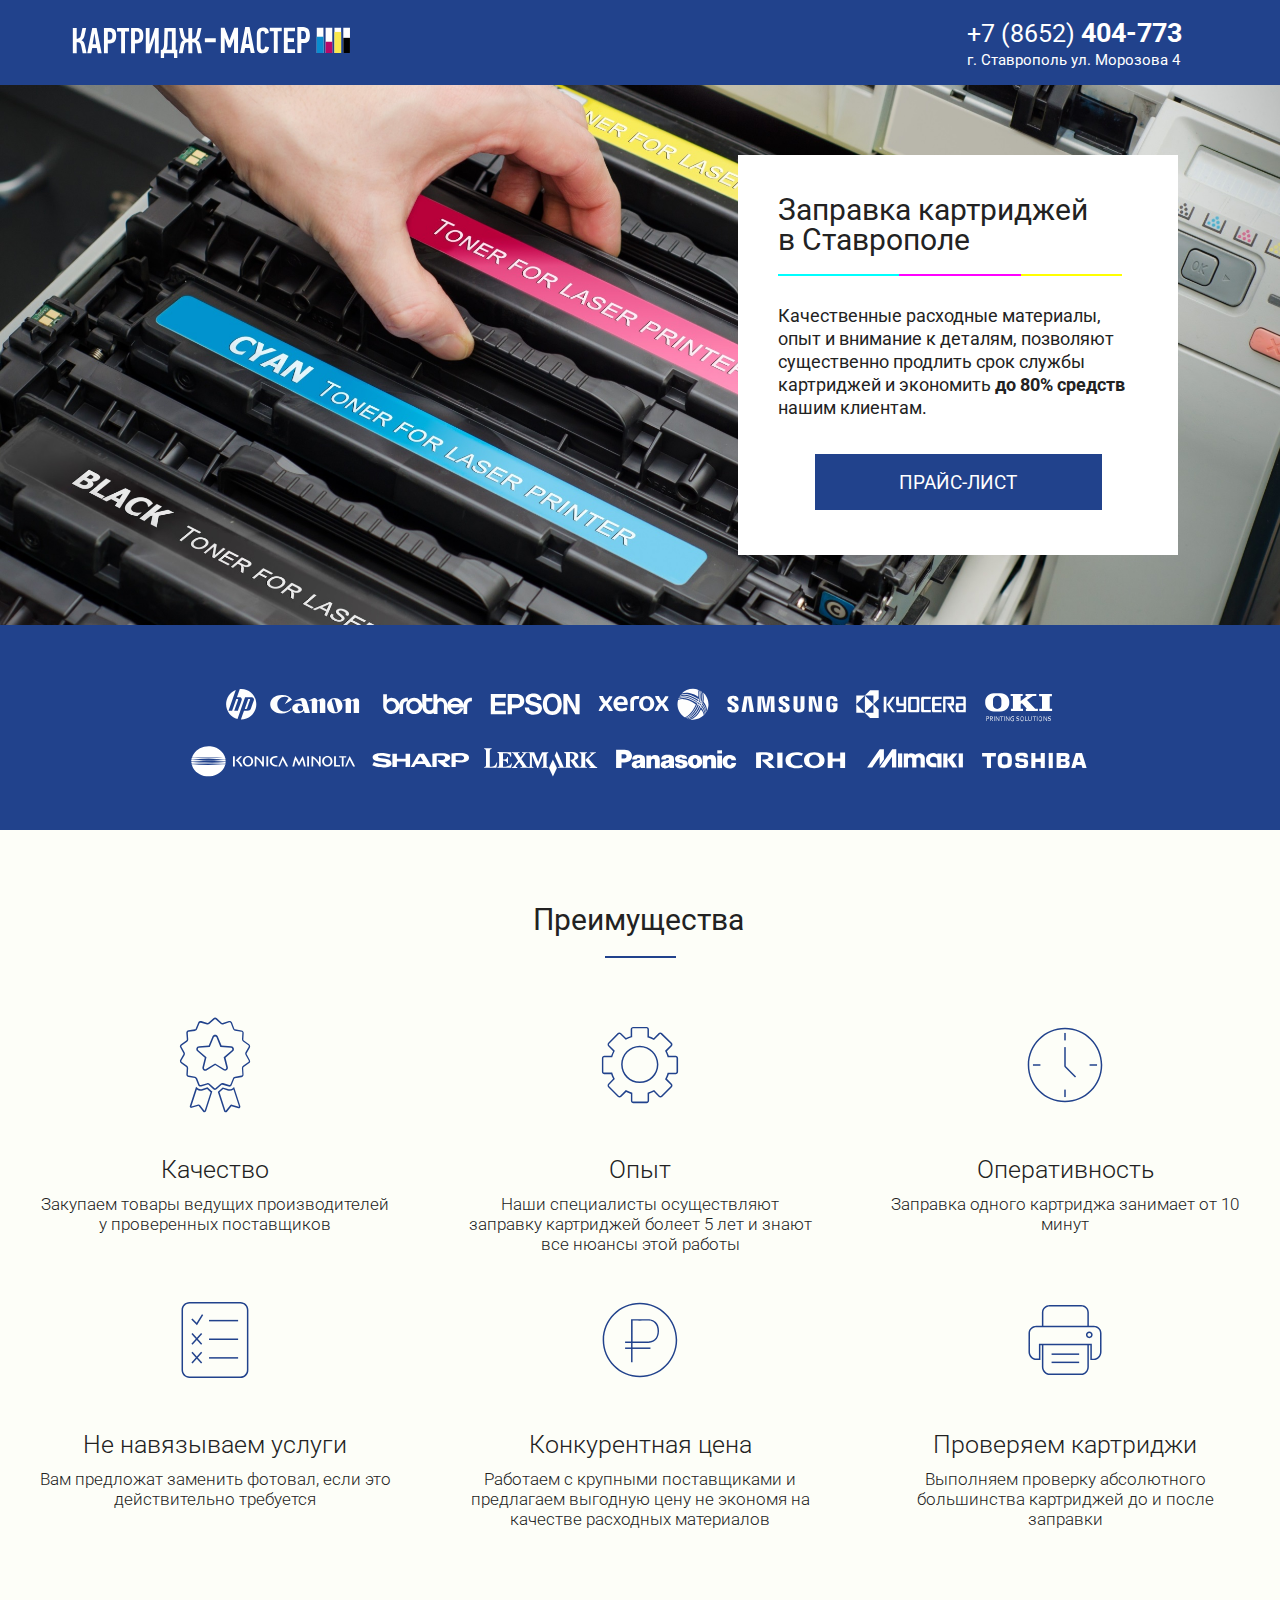
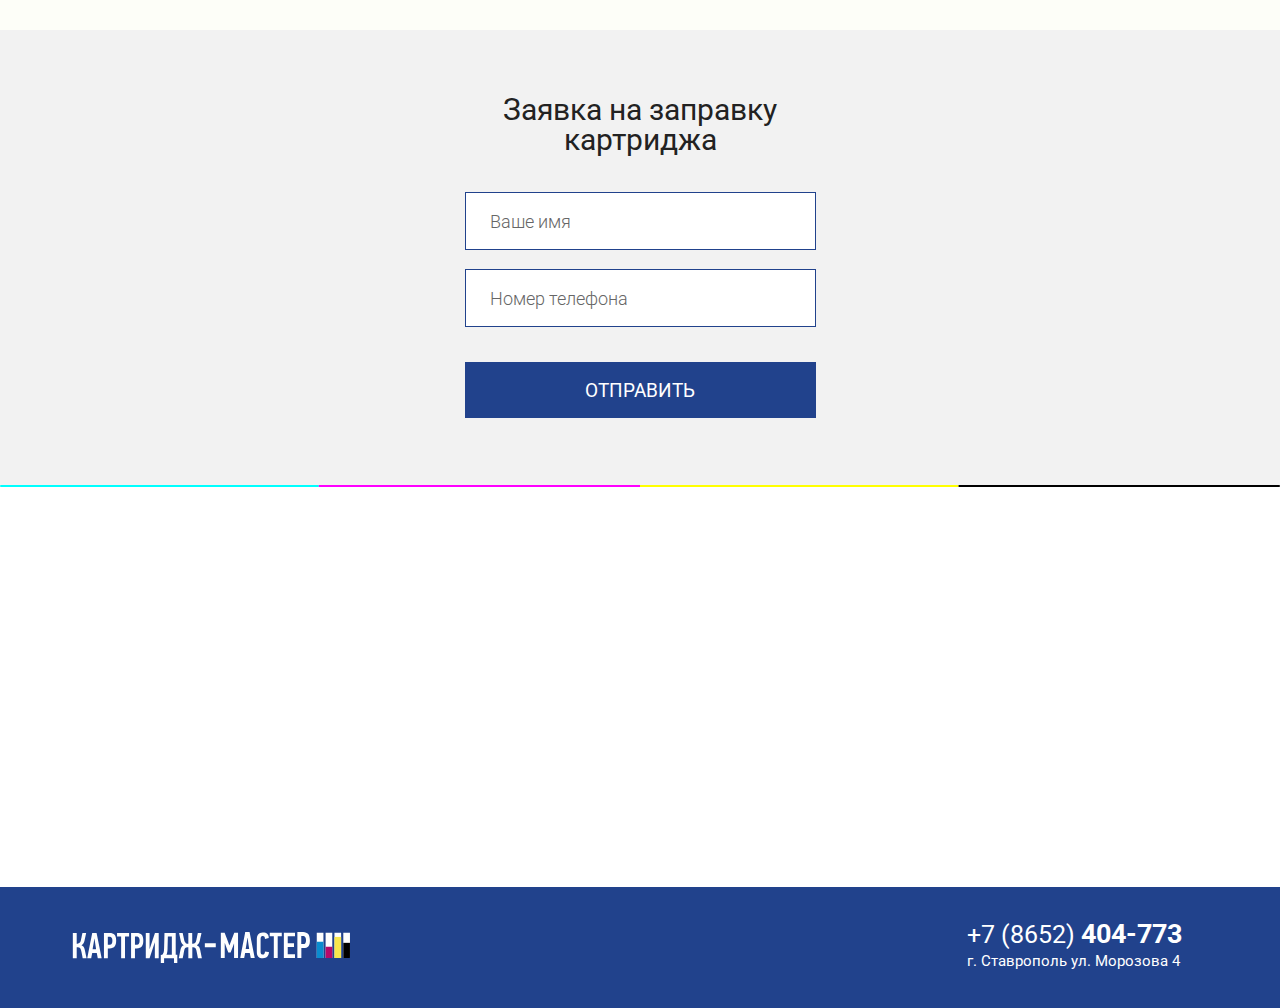
==== index.html @ 9f9d9498 "1. initial" ====
<!doctype html>
<html lang="ru">
<head>
  <meta charset="UTF-8">
  <meta name="viewport" content="width=device-width, initial-scale=1.0">
  <title>Картридж-Мастер</title>
  <link rel="stylesheet" href="css/foundation.css"/>
  <link href='https://fonts.googleapis.com/css?family=Roboto:300,700,500,400&subset=latin,cyrillic' rel='stylesheet' type='text/css'>
  <link rel="stylesheet" href="css/less.css"/>

  <script src="js/vendor/modernizr.js"></script>
</head>
<body>
    <div class="header-wrapper">
      <div class="header">
        <div class="header__logo"></div>
        <div class="header__contacts">
          <p class="header__contacts-phone">+7&nbsp;(8652)&nbsp;<span class="header__contacts-phone--b">404-773</span></p>
          <p class="header__contacts-address">г. Ставрополь ул. Морозова&nbsp;4</p>
        </div>
      </div>
    </div>
    <div class="price-wrapper">
        <div class="price">
            <div class="price-block">
                <h1 class="price-block__header">Заправка картриджей в&nbsp;Ставрополе</h1>
                <div class="price-block__line"></div>
                <p class="price-block__text">Качественные расходные материалы, опыт и&nbsp;внимание к&nbsp;деталям, позволяют существенно продлить срок службы картриджей и&nbsp;экономить <span class="price-block__text--b">до&nbsp;80% средств</span> нашим клиентам.</p>
                <a href="#" class="price-block__btn">ПРАЙС-ЛИСТ</a>
            </div>
        </div>
    </div>
    <div class="brands-wrapper">
      <div class="brands">
          <div class="brands__item brands__item-hp"></div>
          <div class="brands__item brands__item-canon"></div>
          <div class="brands__item brands__item-brother"></div>
          <div class="brands__item brands__item-epson"></div>
          <div class="brands__item brands__item-xerox"></div>
          <div class="brands__item brands__item-samsung"></div>
          <div class="brands__item brands__item-kyocera"></div>
          <div class="brands__item brands__item-oki"></div>
          <div class="brands__item brands__item-konica"></div>
          <div class="brands__item brands__item-sharp"></div>
          <div class="brands__item brands__item-lexmark"></div>
          <div class="brands__item brands__item-panasonic"></div>
          <div class="brands__item brands__item-ricoh"></div>
          <div class="brands__item brands__item-mimaki"></div>
          <div class="brands__item brands__item-toshiba"></div>
      </div>
    </div>
    <div class="advantages">
      <h1 class="advantages__header">Преимущества</h1>
      <div class="advantages__container">
          <div class="advantages__item">
              <div class="advantages__item-icon advantages__item-icon-1"></div>
              <h2 class="advantages__item-header">Качество</h2>
              <p class="advantages__item-text">Закупаем товары ведущих производителей у проверенных поставщиков</p>
          </div>
          <div class="advantages__item">
              <div class="advantages__item-icon advantages__item-icon-2"></div>
              <h2 class="advantages__item-header">Опыт</h2>
              <p class="advantages__item-text">Наши специалисты осуществляют заправку картриджей болеет 5 лет и знают все нюансы этой работы</p>
          </div>
          <div class="advantages__item">
              <div class="advantages__item-icon advantages__item-icon-3"></div>
              <h2 class="advantages__item-header">Оперативность</h2>
              <p class="advantages__item-text">Заправка одного картриджа занимает от 10 минут</p>
          </div>
          <div class="advantages__item">
              <div class="advantages__item-icon advantages__item-icon-4"></div>
              <h2 class="advantages__item-header">Не навязываем услуги</h2>
              <p class="advantages__item-text">Вам предложат заменить фотовал, если это действительно требуется</p>
          </div>
          <div class="advantages__item">
              <div class="advantages__item-icon advantages__item-icon-5"></div>
              <h2 class="advantages__item-header">Конкурентная цена</h2>
              <p class="advantages__item-text">Работаем с крупными поставщиками и предлагаем выгодную цену не экономя на качестве расходных материалов</p>
          </div>
          <div class="advantages__item">
              <div class="advantages__item-icon advantages__item-icon-6"></div>
              <h2 class="advantages__item-header">Проверяем картриджи</h2>
              <p class="advantages__item-text">Выполняем проверку абсолютного большинства картриджей до и после заправки</p>
          </div>
      </div>
    </div>
    <div class="request-wrapper">
        <div class="request">
            <h2 class="request__header">Заявка на заправку картриджа</h2>
            <form class="request-form" data-abide>
                <div class="request-form__name">
                    <input type="text" name="name" placeholder="Ваше имя" class="request-form__input request-form__input-name" required>
                    <small class="error">Введите ваше имя</small>
                </div>
                <div class="request-form__tel">
                    <input type="tel" name="tel" placeholder="Номер телефона" class="request-form__input request-form__input-tel" required>
                    <small class="error">Введите номер телефона</small>
                </div>
                <a href="#" class="request-form__btn">ОТПРАВИТЬ</a>
            </form>
        </div>
    </div>
    <div class="request__line"></div>
    <div class="map"></div>
    <div class="footer-wrapper">
        <div class="footer">
            <div class="footer__logo"></div>
            <div class="footer__contacts">
                <p class="footer__contacts-phone">+7&nbsp;(8652)&nbsp;<span class="footer__contacts-phone--b">404-773</span></p>
                <p class="footer__contacts-address">г. Ставрополь ул. Морозова 4</p>
            </div>
        </div>
    </div>
    <script src="js/vendor/jquery.js"></script>
    <script src="js/foundation/foundation.js"></script>
    <script src="js/foundation/foundation.abide.js"></script>
    <script src="js/app.js"></script>
</body>
</html>
---- css/less.css ----
.font-we-use {
  font-family: 'Roboto', 'Helvetica Neue', Helvetica, Arial, sans-serif;
}
body {
  font-family: 'Roboto', 'Helvetica Neue', Helvetica, Arial, sans-serif;
}
.inline {
  vertical-align: top;
  display: -moz-inline-stack;
  display: inline-block;
  zoom: 1;
  *display: inline;
}
.header-wrapper {
  background: #21428c;
}
.header {
  position: relative;
  max-width: 1280px;
  height: 85px;
  margin: 0 auto;
}
.header__logo {
  width: 280px;
  height: 85px;
  margin-left: 71px;
  background: url('../img/logo.svg') no-repeat center center;
}
.header__contacts {
  position: absolute;
  top: 20px;
  right: 98px;
  font-family: 'Roboto', 'Helvetica Neue', Helvetica, Arial, sans-serif;
  color: #ffffff;
}
.header__contacts-phone {
  margin: 0;
  font-size: 25px;
  line-height: 27px;
}
.header__contacts-phone--b {
  font-weight: bold;
  font-size: 27px;
  line-height: 25px;
}
.header__contacts-address {
  margin: 6px 0 0;
  font-size: 15px;
  line-height: 15px;
}
.price-wrapper {
  position: relative;
  height: 540px;
  background: url('../img/price_back.jpg') no-repeat center center;
  background-size: cover;
}
.price {
  position: relative;
  max-width: 1280px;
  margin: 0 auto;
  height: 100%;
}
.price-block {
  position: absolute;
  top: 0;
  bottom: 0;
  margin: auto;
  right: 102px;
  width: 440px;
  height: 400px;
  padding: 40px;
  background: #ffffff;
}
.price-block__header {
  margin: 0;
  font-size: 30px;
  line-height: 30px;
  font-family: 'Roboto', 'Helvetica Neue', Helvetica, Arial, sans-serif;
  font-style: normal;
  font-weight: normal;
}
.price-block__line {
  width: 344px;
  height: 2px;
  margin-top: 19px;
  background: url('../img/color_line.svg') no-repeat;
  background-size: cover;
}
.price-block__text {
  display: block;
  margin: 28px 0 0;
  font-size: 18px;
  line-height: 23px;
  font-family: 'Roboto', 'Helvetica Neue', Helvetica, Arial, sans-serif;
}
.price-block__text--b {
  font-weight: bold;
}
.price-block__btn {
  display: block;
  margin: 35px auto 0;
  width: 287px;
  height: 56px;
  background: #21428c;
  box-sizing: border-box;
  color: #ffffff;
  font-size: 19px;
  line-height: 19px;
  padding: 19px 0 20px;
  text-align: center;
  text-decoration: none;
}
.brands-wrapper {
  background: #21428c;
}
.brands {
  max-width: 925px;
  min-height: 205px;
  margin: 0 auto;
  padding: 44px 0;
  text-align: center;
}
.brands__item {
  vertical-align: top;
  display: -moz-inline-stack;
  display: inline-block;
  zoom: 1;
  *display: inline;
  height: 40px;
  margin-top: 16px;
  background: url('../img/printer_logos.svg') no-repeat;
}
.brands__item-hp {
  width: 40px;
  background-position: 0 0;
}
.brands__item-canon {
  width: 110px;
  background-position: -60px 0;
}
.brands__item-brother {
  width: 100px;
  background-position: -180px 0;
}
.brands__item-epson {
  width: 105px;
  background-position: -295px 0;
}
.brands__item-xerox {
  width: 125px;
  background-position: -415px 0;
}
.brands__item-samsung {
  width: 125px;
  background-position: -555px 0;
}
.brands__item-kyocera {
  width: 125px;
  background-position: -695px 0;
}
.brands__item-oki {
  width: 80px;
  background-position: -835px 0;
}
.brands__item-konica {
  width: 175px;
  background-position: 0 -65px;
}
.brands__item-sharp {
  width: 110px;
  background-position: -180px -65px;
}
.brands__item-lexmark {
  width: 125px;
  background-position: -300px -65px;
}
.brands__item-panasonic {
  width: 135px;
  background-position: -435px -65px;
}
.brands__item-ricoh {
  width: 110px;
  background-position: -580px -65px;
}
.brands__item-mimaki {
  width: 110px;
  background-position: -695px -65px;
}
.brands__item-toshiba {
  width: 120px;
  background-position: -810px -65px;
}
.advantages {
  padding: 75px 0;
  min-height: 100px;
  background: #fdfef8;
  font-family: 'Roboto', 'Helvetica Neue', Helvetica, Arial, sans-serif;
}
.advantages__header {
  font-family: 'Roboto', 'Helvetica Neue', Helvetica, Arial, sans-serif;
  position: relative;
  width: 215px;
  height: 53px;
  margin: 0 auto;
  font-size: 30px;
  line-height: 30px;
  font-style: normal;
  font-weight: normal;
}
.advantages__header:after {
  position: absolute;
  content: "";
  display: block;
  top: 51px;
  left: 0px;
  right: 0px;
  margin: 0 auto;
  width: 71px;
  height: 2px;
  background: #21428c;
}
.advantages__container {
  max-width: 1280px;
  padding-top: 47px;
  margin: 0 auto;
  text-align: center;
}
.advantages__item {
  vertical-align: top;
  display: -moz-inline-stack;
  display: inline-block;
  zoom: 1;
  *display: inline;
  width: 351px;
  height: 275px;
  margin: 0 35px;
}
.advantages__item-header {
  display: block;
  margin: 32px 0 0;
  font-weight: 300;
  font-size: 25px;
  line-height: 25px;
  text-align: center;
  font-family: 'Roboto', 'Helvetica Neue', Helvetica, Arial, sans-serif;
}
.advantages__item-text {
  display: block;
  margin: 12px 0 0;
  font-weight: 300;
  font-size: 17px;
  line-height: 20px;
  text-align: center;
  font-family: 'Roboto', 'Helvetica Neue', Helvetica, Arial, sans-serif;
}
.advantages__item-icon {
  width: 120px;
  height: 120px;
  margin: 0 auto;
}
.advantages__item-icon-1 {
  background: url('../img/icons/01.svg') no-repeat;
}
.advantages__item-icon-2 {
  background: url('../img/icons/02.svg') no-repeat;
}
.advantages__item-icon-3 {
  background: url('../img/icons/03.svg') no-repeat;
}
.advantages__item-icon-4 {
  background: url('../img/icons/04.svg') no-repeat;
}
.advantages__item-icon-5 {
  background: url('../img/icons/05.svg') no-repeat;
}
.advantages__item-icon-6 {
  background: url('../img/icons/06.svg') no-repeat;
}
.request-wrapper {
  min-height: 455px;
  padding: 65px 0;
  background: #f2f2f2;
}
.request {
  width: 351px;
  margin: 0 auto;
}
.request__header {
  margin: 0 0 37px 0;
  font-size: 30px;
  line-height: 30px;
  text-align: center;
  font-family: 'Roboto', 'Helvetica Neue', Helvetica, Arial, sans-serif;
  font-style: normal;
  font-weight: normal;
}
.request-form__input {
  width: 351px;
  height: 58px;
  padding: 22px 24px;
  border: 1px solid #21428c;
  font-weight: 300;
  font-size: 18px;
  line-height: 22px;
  font-family: 'Roboto', 'Helvetica Neue', Helvetica, Arial, sans-serif;
}
.request-form__input-tel {
  margin-top: 19px;
}
.request-form__btn {
  display: block;
  margin: 35px auto 0;
  width: 351px;
  height: 56px;
  background: #21428c;
  box-sizing: border-box;
  color: #ffffff;
  font-size: 19px;
  line-height: 19px;
  padding: 19px 0 20px;
  text-align: center;
  text-decoration: none;
}
.request__line {
  height: 2px;
  background: url('../img/color_line.svg') no-repeat;
  background-size: cover;
}
.map {
  height: 400px;
}
.footer-wrapper {
  background: #21428c;
}
.footer {
  position: relative;
  max-width: 1280px;
  height: 121px;
  margin: 0 auto;
}
.footer__logo {
  width: 280px;
  height: 121px;
  margin-left: 71px;
  background: url('../img/logo.svg') no-repeat center center;
}
.footer__contacts {
  position: absolute;
  top: 34px;
  right: 98px;
  font-family: 'Roboto', sans-serif;
  color: #ffffff;
}
.footer__contacts-phone {
  margin: 0;
  font-size: 25px;
  line-height: 27px;
}
.footer__contacts-phone--b {
  font-weight: bold;
  font-size: 27px;
  line-height: 25px;
}
.footer__contacts-address {
  margin: 6px 0 0;
  font-size: 15px;
  line-height: 15px;
}
@media screen and (min-width: 780px) and (max-width: 1000px) {
  .advantages__item {
    width: 275px;
    margin: 0 25px;
  }
}
@media screen and (min-width: 481px) and (max-width: 780px) {
  .header {
    min-width: 780px;
  }
  .header__logo {
    vertical-align: top;
    display: -moz-inline-stack;
    display: inline-block;
    zoom: 1;
    *display: inline;
    margin-left: 34px;
  }
  .header__contacts {
    vertical-align: top;
    display: -moz-inline-stack;
    display: inline-block;
    zoom: 1;
    *display: inline;
    position: static;
    margin: 20px 0 0 161px;
  }
  .price-wrapper {
    height: 410px;
  }
  .price-block {
    position: absolute;
    top: 0;
    bottom: 0;
    margin: auto;
    right: 60px;
    width: 364px;
    height: 356px;
    padding: 25px;
  }
  .price-block__header {
    font-size: 29px;
    line-height: 29px;
  }
  .price-block__line {
    width: 311px;
  }
  .price-block__text {
    font-size: 17px;
    font-weight: 300;
  }
  .price-block__btn {
    width: 259px;
    margin: 25px auto 0;
  }
  .brands {
    padding: 44px 20px;
  }
  .brands__item {
    margin-top: 5px;
  }
  .advantages__item {
    width: 275px;
    margin: 0 15px;
  }
  .advantages__item-header {
    margin: 12px 0 0;
  }
}
@media screen and (max-width: 480px) {
  /* Target portrait smartphones */
}
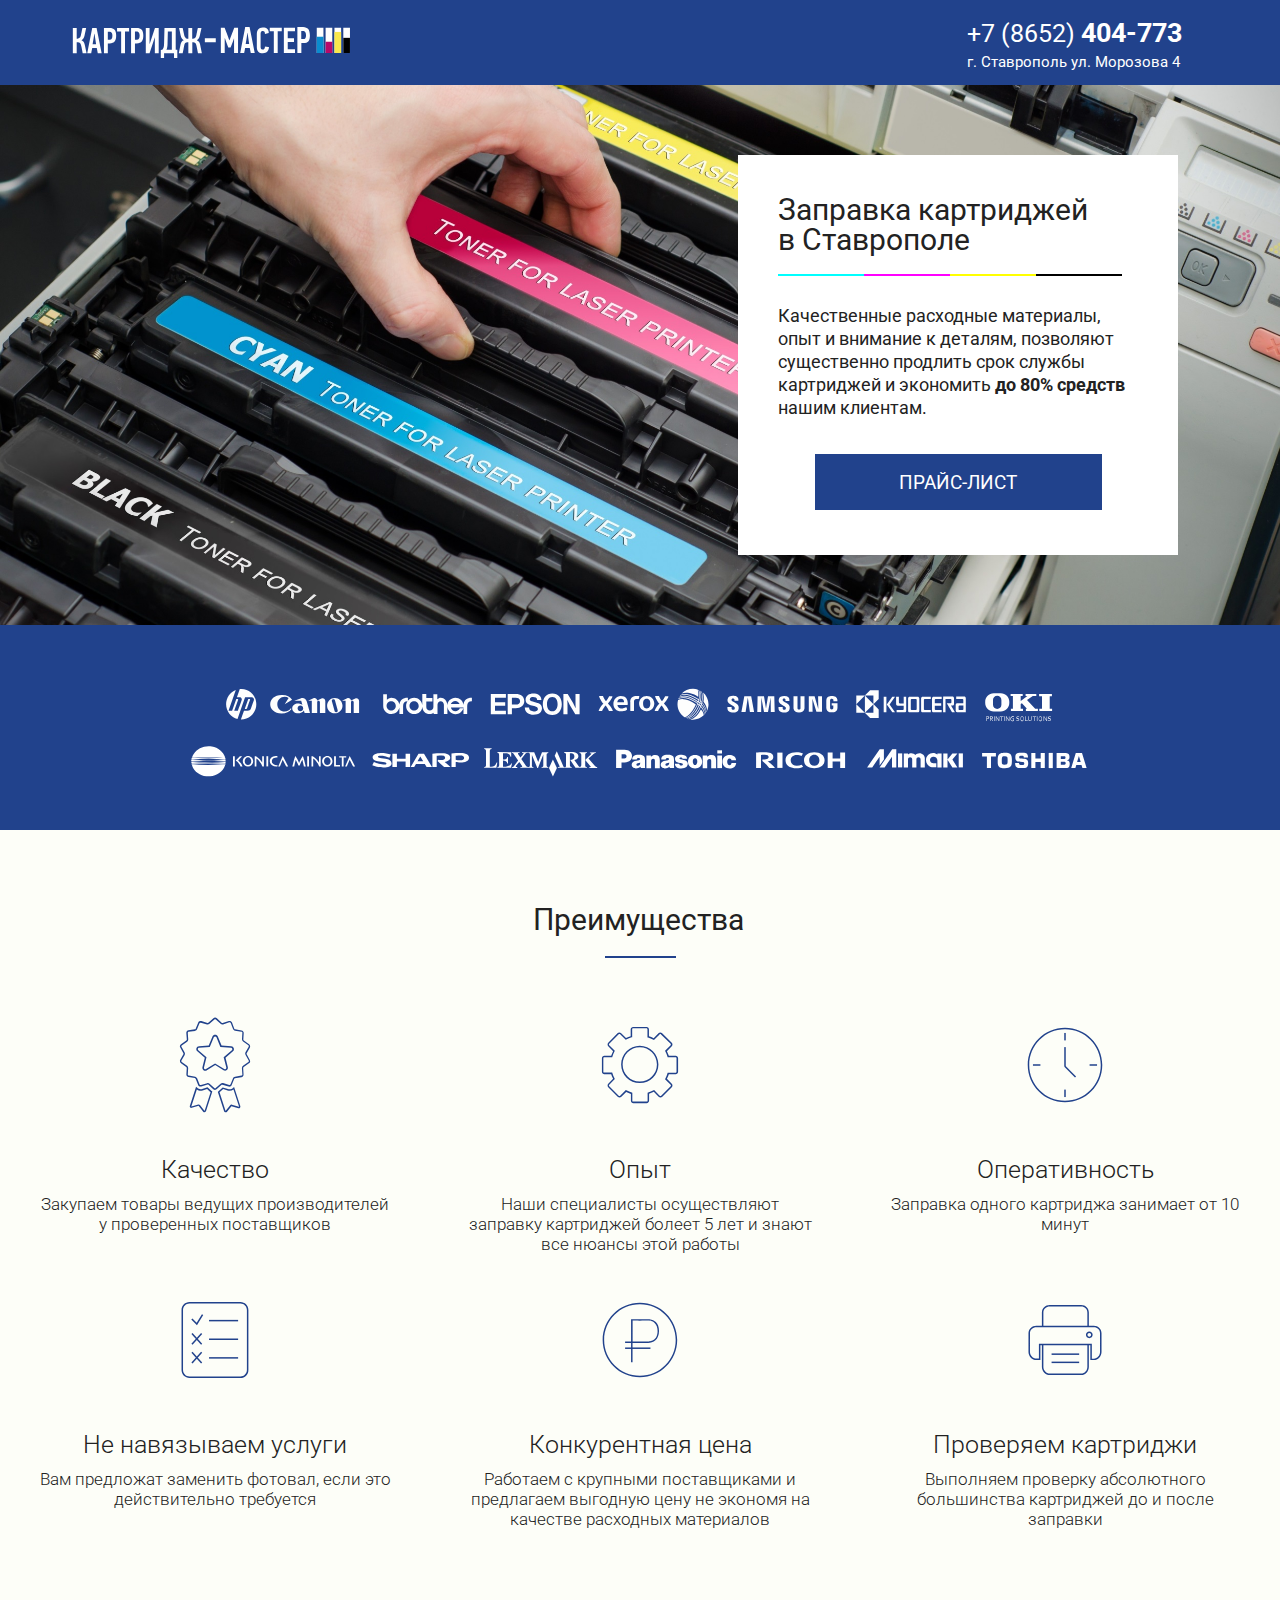
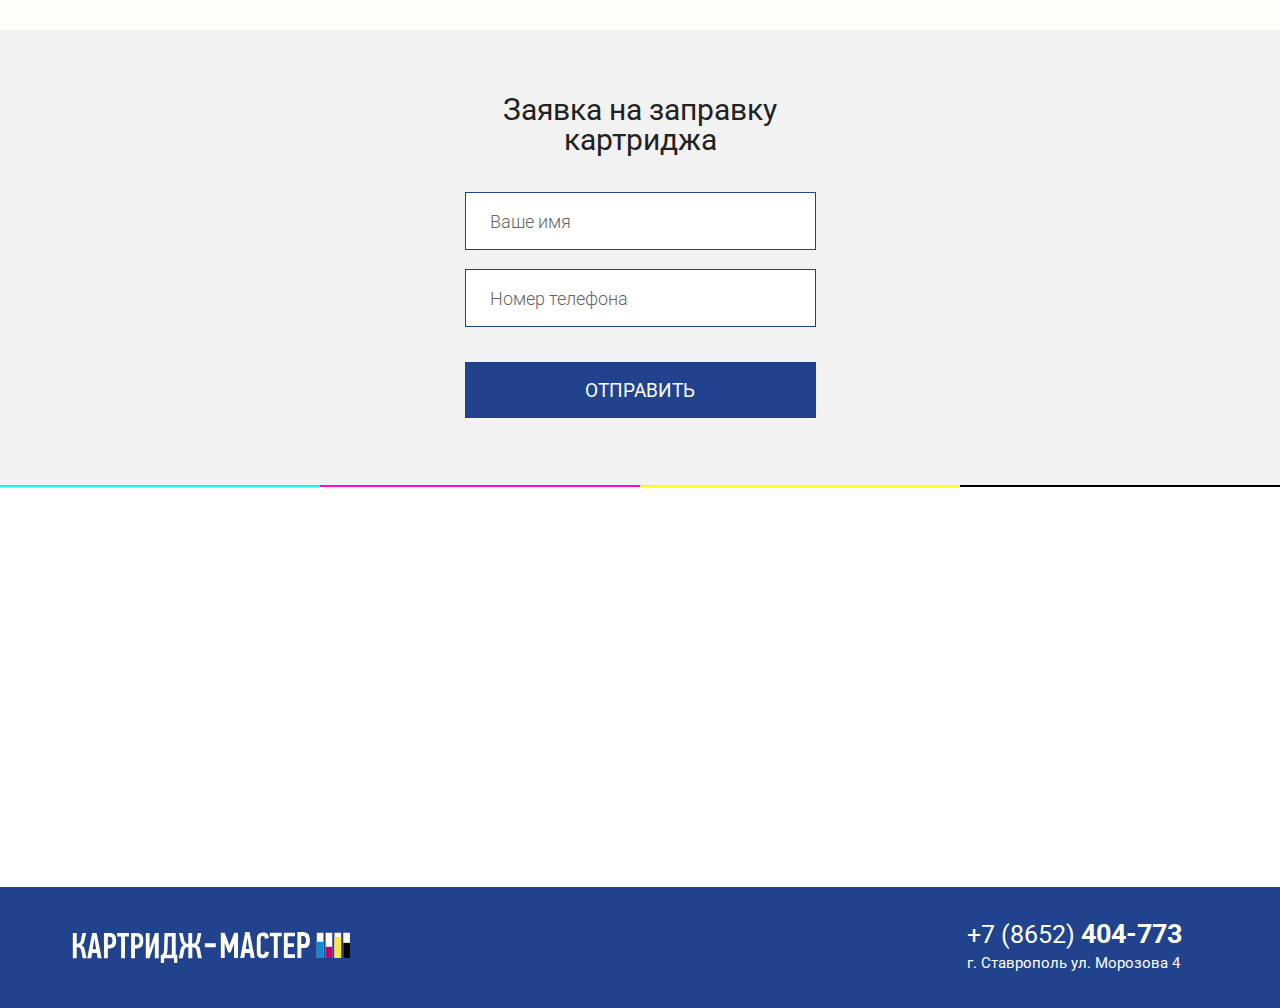
==== commit 3fd78076: "1. issue-fixes and improvements" ====
--- a/index.html
+++ b/index.html
@@ -15,7 +15,7 @@
       <div class="header">
         <div class="header__logo"></div>
         <div class="header__contacts">
-          <p class="header__contacts-phone">+7&nbsp;(8652)&nbsp;<span class="header__contacts-phone--b">404-773</span></p>
+          <a href="tel:+78652404773" class="header__contacts-phone">+7&nbsp;(8652)&nbsp;<span class="header__contacts-phone--b">404-773</span></a>
           <p class="header__contacts-address">г. Ставрополь ул. Морозова&nbsp;4</p>
         </div>
       </div>
@@ -101,20 +101,22 @@
         </div>
     </div>
     <div class="request__line"></div>
-    <div class="map"></div>
+    <div id="map" class="map"></div>
     <div class="footer-wrapper">
         <div class="footer">
             <div class="footer__logo"></div>
             <div class="footer__contacts">
-                <p class="footer__contacts-phone">+7&nbsp;(8652)&nbsp;<span class="footer__contacts-phone--b">404-773</span></p>
+                <a href="tel:+78652404773" class="footer__contacts-phone">+7&nbsp;(8652)&nbsp;<span class="footer__contacts-phone--b">404-773</span></a>
                 <p class="footer__contacts-address">г. Ставрополь ул. Морозова 4</p>
             </div>
         </div>
     </div>
     <script src="js/vendor/jquery.js"></script>
+    <script src="js/vendor/jquery.maskedinput.min.js"></script>
     <script src="js/foundation/foundation.js"></script>
     <script src="js/foundation/foundation.abide.js"></script>
     <script src="js/app.js"></script>
+    <script type="text/javascript" charset="utf-8" src="https://api-maps.yandex.ru/services/constructor/1.0/js/?sid=yvqkMwmOrgu3mdh2OrSnGqZny8vbwtgg&width=100%&height=100%&lang=ru_RU&sourceType=constructor&id=map"></script>
 </body>
 </html>
 
--- a/css/less.css
+++ b/css/less.css
@@ -37,6 +37,8 @@
   margin: 0;
   font-size: 25px;
   line-height: 27px;
+  text-decoration: none;
+  color: #ffffff;
 }
 .header__contacts-phone--b {
   font-weight: bold;
@@ -83,8 +85,23 @@
   width: 344px;
   height: 2px;
   margin-top: 19px;
-  background: url('../img/color_line.svg') no-repeat;
-  background-size: cover;
+  /* Permalink - use to edit and share this gradient: http://colorzilla.com/gradient-editor/#00ffff+25,ff00ff+25,ff00ff+50,ffff00+50,ffff00+75,000000+75,000000+75 */
+  background: #00ffff;
+  /* Old browsers */
+  background: -moz-linear-gradient(left, #00ffff 25%, #ff00ff 25%, #ff00ff 50%, #ffff00 50%, #ffff00 75%, #000000 75%, #000000 75%);
+  /* FF3.6+ */
+  background: -webkit-gradient(linear, left top, right top, color-stop(25%, #00ffff), color-stop(25%, #ff00ff), color-stop(50%, #ff00ff), color-stop(50%, #ffff00), color-stop(75%, #ffff00), color-stop(75%, #000000), color-stop(75%, #000000));
+  /* Chrome,Safari4+ */
+  background: -webkit-linear-gradient(left, #00ffff 25%, #ff00ff 25%, #ff00ff 50%, #ffff00 50%, #ffff00 75%, #000000 75%, #000000 75%);
+  /* Chrome10+,Safari5.1+ */
+  background: -o-linear-gradient(left, #00ffff 25%, #ff00ff 25%, #ff00ff 50%, #ffff00 50%, #ffff00 75%, #000000 75%, #000000 75%);
+  /* Opera 11.10+ */
+  background: -ms-linear-gradient(left, #00ffff 25%, #ff00ff 25%, #ff00ff 50%, #ffff00 50%, #ffff00 75%, #000000 75%, #000000 75%);
+  /* IE10+ */
+  background: linear-gradient(to right, #00ffff 25%, #ff00ff 25%, #ff00ff 50%, #ffff00 50%, #ffff00 75%, #000000 75%, #000000 75%);
+  /* W3C */
+  filter: progid:DXImageTransform.Microsoft.gradient(startColorstr='#00ffff', endColorstr='#000000', GradientType=1);
+  /* IE6-9 */
 }
 .price-block__text {
   display: block;
@@ -323,8 +340,23 @@
 }
 .request__line {
   height: 2px;
-  background: url('../img/color_line.svg') no-repeat;
-  background-size: cover;
+  /* Permalink - use to edit and share this gradient: http://colorzilla.com/gradient-editor/#00ffff+25,ff00ff+25,ff00ff+50,ffff00+50,ffff00+75,000000+75,000000+75 */
+  background: #00ffff;
+  /* Old browsers */
+  background: -moz-linear-gradient(left, #00ffff 25%, #ff00ff 25%, #ff00ff 50%, #ffff00 50%, #ffff00 75%, #000000 75%, #000000 75%);
+  /* FF3.6+ */
+  background: -webkit-gradient(linear, left top, right top, color-stop(25%, #00ffff), color-stop(25%, #ff00ff), color-stop(50%, #ff00ff), color-stop(50%, #ffff00), color-stop(75%, #ffff00), color-stop(75%, #000000), color-stop(75%, #000000));
+  /* Chrome,Safari4+ */
+  background: -webkit-linear-gradient(left, #00ffff 25%, #ff00ff 25%, #ff00ff 50%, #ffff00 50%, #ffff00 75%, #000000 75%, #000000 75%);
+  /* Chrome10+,Safari5.1+ */
+  background: -o-linear-gradient(left, #00ffff 25%, #ff00ff 25%, #ff00ff 50%, #ffff00 50%, #ffff00 75%, #000000 75%, #000000 75%);
+  /* Opera 11.10+ */
+  background: -ms-linear-gradient(left, #00ffff 25%, #ff00ff 25%, #ff00ff 50%, #ffff00 50%, #ffff00 75%, #000000 75%, #000000 75%);
+  /* IE10+ */
+  background: linear-gradient(to right, #00ffff 25%, #ff00ff 25%, #ff00ff 50%, #ffff00 50%, #ffff00 75%, #000000 75%, #000000 75%);
+  /* W3C */
+  filter: progid:DXImageTransform.Microsoft.gradient(startColorstr='#00ffff', endColorstr='#000000', GradientType=1);
+  /* IE6-9 */
 }
 .map {
   height: 400px;
@@ -355,6 +387,8 @@
   margin: 0;
   font-size: 25px;
   line-height: 27px;
+  text-decoration: none;
+  color: #ffffff;
 }
 .footer__contacts-phone--b {
   font-weight: bold;
@@ -372,9 +406,10 @@
     margin: 0 25px;
   }
 }
-@media screen and (min-width: 481px) and (max-width: 780px) {
+@media screen and (min-width: 621px) and (max-width: 780px) {
   .header {
-    min-width: 780px;
+    max-width: 780px;
+    min-width: 621px;
   }
   .header__logo {
     vertical-align: top;
@@ -385,13 +420,22 @@
     margin-left: 34px;
   }
   .header__contacts {
+    right: 66px;
+  }
+  .footer {
+    max-width: 780px;
+    min-width: 621px;
+  }
+  .footer__logo {
     vertical-align: top;
     display: -moz-inline-stack;
     display: inline-block;
     zoom: 1;
     *display: inline;
-    position: static;
-    margin: 20px 0 0 161px;
+    margin-left: 34px;
+  }
+  .footer__contacts {
+    right: 66px;
   }
   .price-wrapper {
     height: 410px;
@@ -435,6 +479,399 @@
     margin: 12px 0 0;
   }
 }
+@media screen and (min-width: 480px) and (max-width: 620px) {
+  .header {
+    max-width: 620px;
+    min-width: 480px;
+    height: auto;
+  }
+  .header__logo {
+    display: block;
+    margin: 0 auto;
+  }
+  .header__contacts {
+    display: block;
+    position: static;
+    height: 85px;
+    margin: 0 auto;
+    background: #000;
+  }
+  .header__contacts-phone {
+    display: block;
+    position: absolute;
+    top: 115px;
+    right: 35px;
+    font-size: 25px;
+    line-height: 27px;
+  }
+  .header__contacts-phone--b {
+    font-weight: bold;
+    font-size: 27px;
+    line-height: 25px;
+  }
+  .header__contacts-address {
+    display: block;
+    position: absolute;
+    top: 105px;
+    left: 25px;
+    width: 175px;
+    margin: 0;
+    font-size: 22px;
+    line-height: 22px;
+    font-weight: 300;
+  }
+  .footer {
+    max-width: 620px;
+    min-width: 480px;
+    height: auto;
+  }
+  .footer__logo {
+    display: block;
+    margin: 0 auto;
+    height: 98px;
+  }
+  .footer__contacts {
+    display: block;
+    position: static;
+    height: 132px;
+    margin: 0 auto;
+    background: #000;
+  }
+  .footer__contacts-phone {
+    display: block;
+    padding-top: 32px;
+    text-align: center;
+    font-size: 38px;
+    line-height: 38px;
+  }
+  .footer__contacts-phone--b {
+    font-weight: bold;
+    font-size: 38px;
+    line-height: 38px;
+  }
+  .footer__contacts-address {
+    display: block;
+    width: auto;
+    margin: 12px 0 0;
+    text-align: center;
+    font-size: 22px;
+    line-height: 22px;
+    font-weight: 300;
+  }
+  .price-wrapper {
+    height: 410px;
+  }
+  .price-block {
+    position: absolute;
+    top: 0;
+    bottom: 0;
+    margin: auto;
+    right: 60px;
+    width: 364px;
+    height: 356px;
+    padding: 25px;
+  }
+  .price-block__header {
+    font-size: 29px;
+    line-height: 29px;
+  }
+  .price-block__line {
+    width: 311px;
+  }
+  .price-block__text {
+    font-size: 17px;
+    font-weight: 300;
+  }
+  .price-block__btn {
+    width: 259px;
+    margin: 25px auto 0;
+  }
+  .brands {
+    padding: 44px 20px;
+  }
+  .brands__item {
+    margin-top: 5px;
+  }
+  .advantages {
+    padding: 44px 0;
+  }
+  .advantages__item {
+    width: 275px;
+    margin: 0 15px;
+  }
+  .advantages__item-header {
+    margin: 12px 0 0;
+  }
+  .request-wrapper {
+    padding: 44px 0;
+  }
+}
 @media screen and (max-width: 480px) {
-  /* Target portrait smartphones */
-}
+  .header {
+    min-width: 320px;
+    height: auto;
+  }
+  .header__logo {
+    display: block;
+    margin: 0 auto;
+  }
+  .header__contacts {
+    display: block;
+    position: static;
+    min-width: 320px;
+    max-width: 480px;
+    height: 85px;
+    margin: 0 auto;
+    background: #000;
+  }
+  .header__contacts-phone {
+    display: block;
+    position: absolute;
+    top: 115px;
+    right: 25px;
+    font-size: 20px;
+    line-height: 22px;
+  }
+  .header__contacts-phone--b {
+    font-weight: bold;
+    font-size: 22px;
+    line-height: 20px;
+  }
+  .header__contacts-address {
+    display: block;
+    position: absolute;
+    top: 110px;
+    left: 25px;
+    width: 130px;
+    margin: 0;
+    font-size: 17px;
+    line-height: 17px;
+    font-weight: 300;
+  }
+  .footer {
+    min-width: 320px;
+    height: auto;
+  }
+  .footer__logo {
+    display: block;
+    margin: 0 auto;
+    height: 98px;
+  }
+  .footer__contacts {
+    display: block;
+    position: static;
+    height: 132px;
+    margin: 0 auto;
+    background: #000;
+  }
+  .footer__contacts-phone {
+    display: block;
+    padding-top: 32px;
+    text-align: center;
+    font-size: 38px;
+    line-height: 38px;
+  }
+  .footer__contacts-phone--b {
+    font-weight: bold;
+    font-size: 38px;
+    line-height: 38px;
+  }
+  .footer__contacts-address {
+    display: block;
+    width: auto;
+    margin: 12px 0 0;
+    text-align: center;
+    font-size: 22px;
+    line-height: 22px;
+    font-weight: 300;
+  }
+  .price-wrapper {
+    height: auto;
+    background-position: -325px -115px;
+  }
+  .price-block {
+    position: static;
+    /*
+    position: absolute;
+    top: auto;
+    bottom: 0;
+    margin: 0 auto;
+    right: auto;*/
+    width: auto;
+    max-width: 480px;
+    min-width: 320px;
+    height: auto;
+    min-height: 464px;
+    padding: 0;
+  }
+  .price-block__header {
+    padding: 25px;
+    font-size: 36px;
+    line-height: 36px;
+  }
+  .price-block__line {
+    width: auto;
+    max-width: 480px;
+    min-width: 320px;
+    margin: 0;
+  }
+  .price-block__text {
+    padding: 25px;
+    margin: 0;
+    font-size: 22px;
+    font-weight: 300;
+  }
+  .price-block__btn {
+    width: auto;
+    min-width: 320px;
+    max-width: 350px;
+    height: 84px;
+    padding: 25px 0;
+    margin: 25px auto 25px;
+    font-size: 27px;
+    line-height: 34px;
+  }
+  .brands {
+    padding: 44px 20px;
+  }
+  .brands__item {
+    margin-top: 5px;
+  }
+  .advantages__header {
+    width: 255px;
+    font-size: 36px;
+  }
+  .advantages__item {
+    width: auto;
+    max-width: 370px;
+    min-width: 320px;
+    height: auto;
+    min-height: 275px;
+    margin: 30px 0 0;
+  }
+  .advantages__item-header {
+    margin: 0;
+    font-size: 34px;
+    line-height: 34px;
+  }
+  .advantages__item-text {
+    margin-top: 28px;
+    font-size: 22px;
+    line-height: 28px;
+  }
+  .advantages__item-icon {
+    width: 200px;
+    height: 200px;
+  }
+  .request {
+    width: auto;
+    max-width: 351px;
+    min-width: 320px;
+  }
+  .request__header {
+    font-size: 36px;
+    line-height: 36px;
+  }
+  .request-form__input {
+    display: block;
+    width: 100%;
+    max-width: 351px;
+    min-width: 320px;
+    height: 73px;
+    margin: 0 auto;
+    font-size: 24px;
+    line-height: 32px;
+  }
+  .request-form__input-tel {
+    margin-top: 19px;
+  }
+  .request-form__btn {
+    width: auto;
+    max-width: 351px;
+    min-width: 320px;
+    height: 73px;
+    padding: 22px 0 23px;
+    font-size: 27px;
+    line-height: 27px;
+  }
+}
+@media screen and (max-width: 360px) {
+  .header {
+    min-width: 320px;
+    height: auto;
+  }
+  .header__logo {
+    display: block;
+    margin: 0 auto;
+  }
+  .header__contacts {
+    display: block;
+    position: static;
+    min-width: 320px;
+    max-width: 480px;
+    height: 85px;
+    margin: 0 auto;
+    background: #000;
+  }
+  .header__contacts-phone {
+    display: block;
+    position: absolute;
+    top: 117px;
+    right: 15px;
+    font-size: 17px;
+    line-height: 19px;
+  }
+  .header__contacts-phone--b {
+    font-weight: bold;
+    font-size: 19px;
+    line-height: 17px;
+  }
+  .header__contacts-address {
+    display: block;
+    position: absolute;
+    top: 112px;
+    left: 15px;
+    width: 130px;
+    margin: 0;
+    font-size: 14px;
+    line-height: 14px;
+    font-weight: 300;
+  }
+  .footer {
+    min-width: 320px;
+    height: auto;
+  }
+  .footer__logo {
+    display: block;
+    margin: 0 auto;
+    height: 98px;
+  }
+  .footer__contacts {
+    display: block;
+    position: static;
+    height: 132px;
+    margin: 0 auto;
+    background: #000;
+  }
+  .footer__contacts-phone {
+    display: block;
+    padding-top: 32px;
+    text-align: center;
+    font-size: 38px;
+    line-height: 38px;
+  }
+  .footer__contacts-phone--b {
+    font-weight: bold;
+    font-size: 38px;
+    line-height: 38px;
+  }
+  .footer__contacts-address {
+    display: block;
+    width: auto;
+    margin: 12px 0 0;
+    text-align: center;
+    font-size: 22px;
+    line-height: 22px;
+    font-weight: 300;
+  }
+}
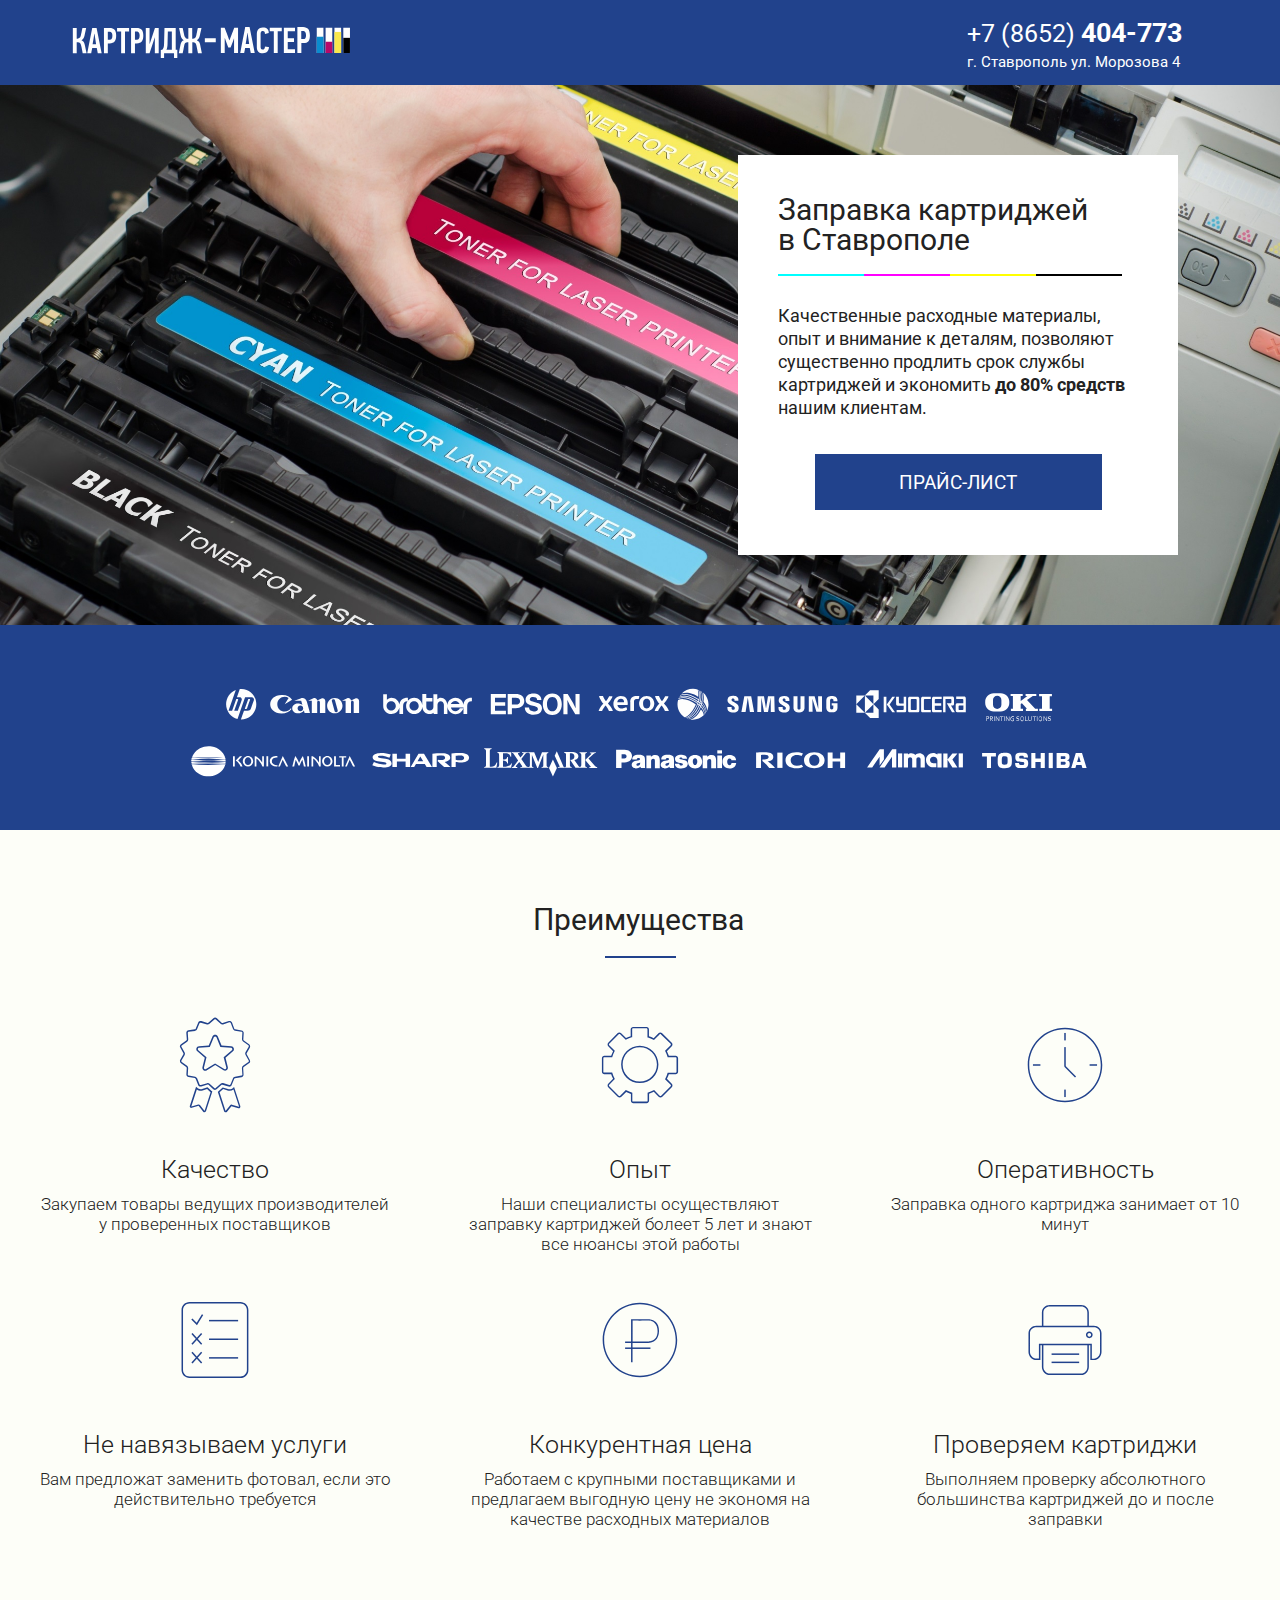
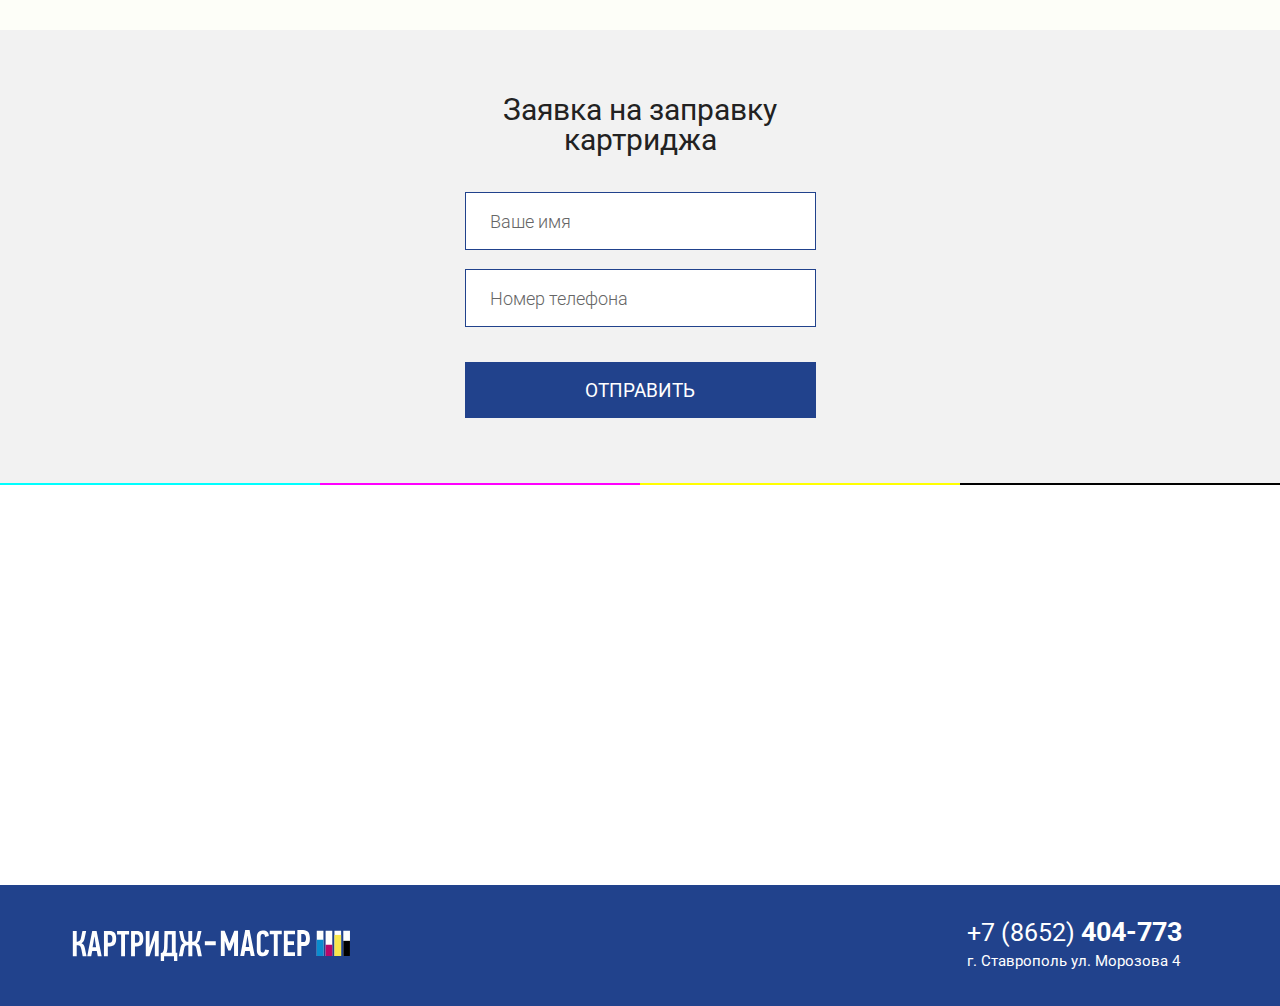
==== commit ad0df50e: "1. metrika for price page 2. updated and new microdata 3. new html for main page 4. formspree.io int" ====
--- a/index.html
+++ b/index.html
@@ -11,6 +11,36 @@
   <script src="js/vendor/modernizr.js"></script>
 </head>
 <body>
+
+    <!-- Yandex.Metrika counter -->
+    <script type="text/javascript">
+        (function (d, w, c) {
+            (w[c] = w[c] || []).push(function() {
+                try {
+                    w.yaCounter33516113 = new Ya.Metrika({
+                        id:33516113,
+                        clickmap:true,
+                        trackLinks:true,
+                        accurateTrackBounce:true
+                    });
+                } catch(e) { }
+            });
+
+            var n = d.getElementsByTagName("script")[0],
+                    s = d.createElement("script"),
+                    f = function () { n.parentNode.insertBefore(s, n); };
+            s.type = "text/javascript";
+            s.async = true;
+            s.src = "https://mc.yandex.ru/metrika/watch.js";
+
+            if (w.opera == "[object Opera]") {
+                d.addEventListener("DOMContentLoaded", f, false);
+            } else { f(); }
+        })(document, window, "yandex_metrika_callbacks");
+    </script>
+    <noscript><div><img src="https://mc.yandex.ru/watch/33516113" style="position:absolute; left:-9999px;" alt="" /></div></noscript>
+    <!-- /Yandex.Metrika counter -->
+
     <div class="header-wrapper">
       <div class="header">
         <div class="header__logo"></div>
@@ -26,7 +56,7 @@
                 <h1 class="price-block__header">Заправка картриджей в&nbsp;Ставрополе</h1>
                 <div class="price-block__line"></div>
                 <p class="price-block__text">Качественные расходные материалы, опыт и&nbsp;внимание к&nbsp;деталям, позволяют существенно продлить срок службы картриджей и&nbsp;экономить <span class="price-block__text--b">до&nbsp;80% средств</span> нашим клиентам.</p>
-                <a href="#" class="price-block__btn">ПРАЙС-ЛИСТ</a>
+                <a href="/price.html" class="price-block__btn">ПРАЙС-ЛИСТ</a>
             </div>
         </div>
     </div>
@@ -87,21 +117,22 @@
     <div class="request-wrapper">
         <div class="request">
             <h2 class="request__header">Заявка на заправку картриджа</h2>
+            <span class="request__text"></span>
             <form class="request-form" data-abide>
                 <div class="request-form__name">
-                    <input type="text" name="name" placeholder="Ваше имя" class="request-form__input request-form__input-name" required>
+                    <input type="text" name="name" placeholder="Ваше имя" class="request-form__input request-form__input-name" pattern="^[а-яА-ЯёЁa-zA-Z\ ]+$" required>
                     <small class="error">Введите ваше имя</small>
                 </div>
                 <div class="request-form__tel">
-                    <input type="tel" name="tel" placeholder="Номер телефона" class="request-form__input request-form__input-tel" required>
+                    <input type="tel" name="tel" placeholder="Номер телефона" class="request-form__input request-form__input-tel" pattern="mobilephone" required>
                     <small class="error">Введите номер телефона</small>
                 </div>
-                <a href="#" class="request-form__btn">ОТПРАВИТЬ</a>
+                <a type="submit" class="request-form__btn">ОТПРАВИТЬ</a>
             </form>
         </div>
     </div>
     <div class="request__line"></div>
-    <div id="map" class="map"></div>
+    <div id="ya-map" class="map"></div>
     <div class="footer-wrapper">
         <div class="footer">
             <div class="footer__logo"></div>
@@ -111,12 +142,72 @@
             </div>
         </div>
     </div>
+
     <script src="js/vendor/jquery.js"></script>
-    <script src="js/vendor/jquery.maskedinput.min.js"></script>
+    <script src="js/vendor/inputmask.js"></script>
+    <script src="js/vendor/jquery.inputmask.js"></script>
     <script src="js/foundation/foundation.js"></script>
     <script src="js/foundation/foundation.abide.js"></script>
     <script src="js/app.js"></script>
-    <script type="text/javascript" charset="utf-8" src="https://api-maps.yandex.ru/services/constructor/1.0/js/?sid=yvqkMwmOrgu3mdh2OrSnGqZny8vbwtgg&width=100%&height=100%&lang=ru_RU&sourceType=constructor&id=map"></script>
+
+    <script src="https://api-maps.yandex.ru/2.1/?lang=ru_RU" type="text/javascript"></script>
+    <script type="text/javascript">
+        ymaps.ready(mapInit);
+        var myMap, myPlacemark;
+
+        function mapInit () {
+            myMap = new ymaps.Map ("ya-map", {
+                center: [45.04144194054576, 41.964775174489645],
+                zoom: 17
+            });
+
+            myPlacemark = new ymaps.Placemark(
+                    [45.04144194054576, 41.964775174489645],
+                    {
+                        hintContent: 'Картридж-Мастер',
+                        balloonContent: 'Картридж-мастер <br/> г.Ставрополь, ул.Морозова, д.4'
+                    }, {
+                        preset: 'islands#redDotIcon'
+                    }
+            );
+
+            myMap.geoObjects.add(myPlacemark);
+        }
+    </script>
+
+    <script type="application/ld+json">
+    {
+      "@context": "http://schema.org",
+      "@type": "LocalBusiness",
+      "address": {
+        "@type": "PostalAddress",
+        "addressLocality": "Ставрополь",
+        "addressRegion": "Ставропольский край",
+        "streetAddress": "ул. Михаила Морозова 4"
+      },
+      "description": "Заправка картриджей в Ставрополе.",
+      "name": "Картридж Мастер",
+      "telephone": "+7(8652)404-773",
+      "openingHours": "Mo-Fr 09:00-18:00",
+      "currenciesAccepted": "RUB",
+      "paymentAccepted": "cash",
+      "email": "kmaster26@yandex.ru",
+      "service": {
+        "@type": "Service",
+        "serviceType": "Заправка картриджей",
+        "areaServed": {
+            "@type": "City",
+            "name": "Ставрополь"
+        },
+      },
+      "geo": {
+        "@type": "GeoCoordinates",
+        "latitude": "45.04144194054576",
+        "longitude": "41.964775174489645"
+      }
+    }
+    </script>
+
 </body>
 </html>
 
--- a/css/less.css
+++ b/css/less.css
@@ -21,6 +21,7 @@
   margin: 0 auto;
 }
 .header__logo {
+  display: block;
   width: 280px;
   height: 85px;
   margin-left: 71px;
@@ -294,7 +295,7 @@
   background: url('../img/icons/06.svg') no-repeat;
 }
 .request-wrapper {
-  min-height: 455px;
+  min-height: 247px;
   padding: 65px 0;
   background: #f2f2f2;
 }
@@ -304,12 +305,24 @@
 }
 .request__header {
   margin: 0 0 37px 0;
+  padding: 0 10px;
   font-size: 30px;
   line-height: 30px;
   text-align: center;
   font-family: 'Roboto', 'Helvetica Neue', Helvetica, Arial, sans-serif;
   font-style: normal;
   font-weight: normal;
+}
+.request__text {
+  display: block;
+  margin: 10px auto 0;
+  padding: 0 10px;
+  font-size: 24px;
+  line-height: 26px;
+  text-align: center;
+  font-family: 'Roboto', 'Helvetica Neue', Helvetica, Arial, sans-serif;
+  font-style: normal;
+  font-weight: 300;
 }
 .request-form__input {
   width: 351px;
@@ -320,9 +333,19 @@
   font-size: 18px;
   line-height: 22px;
   font-family: 'Roboto', 'Helvetica Neue', Helvetica, Arial, sans-serif;
+  outline-style: none;
+  -webkit-border-radius: 0;
+  -moz-border-radius: 0;
+  border-radius: 0;
 }
 .request-form__input-tel {
   margin-top: 19px;
+}
+.request-form__name.error > .request-form__input {
+  border: 1px solid #f04124;
+}
+.request-form__tel.error > .request-form__input {
+  border: 1px solid #f04124;
 }
 .request-form__btn {
   display: block;
@@ -687,27 +710,24 @@
   }
   .price-wrapper {
     height: auto;
-    background-position: -325px -115px;
+  }
+  .price {
+    padding: 25px 0;
   }
   .price-block {
     position: static;
-    /*
-    position: absolute;
-    top: auto;
-    bottom: 0;
-    margin: 0 auto;
-    right: auto;*/
     width: auto;
-    max-width: 480px;
+    max-width: 364px;
     min-width: 320px;
     height: auto;
-    min-height: 464px;
-    padding: 0;
+    min-height: 356px;
+    padding: 0 0 25px 0;
+    margin: 0 auto;
   }
   .price-block__header {
     padding: 25px;
-    font-size: 36px;
-    line-height: 36px;
+    font-size: 29px;
+    line-height: 29px;
   }
   .price-block__line {
     width: auto;
@@ -716,30 +736,21 @@
     margin: 0;
   }
   .price-block__text {
-    padding: 25px;
+    padding: 25px 25px 0;
     margin: 0;
-    font-size: 22px;
+    font-size: 17px;
     font-weight: 300;
   }
   .price-block__btn {
     width: auto;
-    min-width: 320px;
-    max-width: 350px;
-    height: 84px;
-    padding: 25px 0;
-    margin: 25px auto 25px;
-    font-size: 27px;
-    line-height: 34px;
+    max-width: 259px;
+    margin: 25px auto 0;
   }
   .brands {
     padding: 44px 20px;
   }
   .brands__item {
     margin-top: 5px;
-  }
-  .advantages__header {
-    width: 255px;
-    font-size: 36px;
   }
   .advantages__item {
     width: auto;
@@ -747,40 +758,25 @@
     min-width: 320px;
     height: auto;
     min-height: 275px;
-    margin: 30px 0 0;
+    margin: 15px 0 0;
   }
   .advantages__item-header {
     margin: 0;
-    font-size: 34px;
-    line-height: 34px;
   }
   .advantages__item-text {
     margin-top: 28px;
-    font-size: 22px;
-    line-height: 28px;
-  }
-  .advantages__item-icon {
-    width: 200px;
-    height: 200px;
   }
   .request {
     width: auto;
     max-width: 351px;
     min-width: 320px;
   }
-  .request__header {
-    font-size: 36px;
-    line-height: 36px;
-  }
   .request-form__input {
     display: block;
     width: 100%;
     max-width: 351px;
     min-width: 320px;
-    height: 73px;
-    margin: 0 auto;
-    font-size: 24px;
-    line-height: 32px;
+    margin: 0 auto;
   }
   .request-form__input-tel {
     margin-top: 19px;
@@ -789,10 +785,6 @@
     width: auto;
     max-width: 351px;
     min-width: 320px;
-    height: 73px;
-    padding: 22px 0 23px;
-    font-size: 27px;
-    line-height: 27px;
   }
 }
 @media screen and (max-width: 360px) {
@@ -857,13 +849,13 @@
     display: block;
     padding-top: 32px;
     text-align: center;
-    font-size: 38px;
-    line-height: 38px;
+    font-size: 36px;
+    line-height: 36px;
   }
   .footer__contacts-phone--b {
     font-weight: bold;
-    font-size: 38px;
-    line-height: 38px;
+    font-size: 36px;
+    line-height: 36px;
   }
   .footer__contacts-address {
     display: block;
@@ -875,3 +867,45 @@
     font-weight: 300;
   }
 }
+/**
+*** price page styles
+**/
+.price-table-wrapper {
+  background: #f2f2f2;
+  padding: 40px 0;
+}
+.price-table-inner-wrapper {
+  padding: 0 70px;
+  max-width: 1280px;
+  margin: 0 auto;
+}
+.price-table {
+  width: 100%;
+  font-family: 'Roboto', 'Helvetica Neue', Helvetica, Arial, sans-serif;
+  border: 1px solid #dddddd;
+}
+.price-table__category-row {
+  font-weight: bold;
+}
+.price-table__header {
+  margin: 0;
+  padding-bottom: 20px;
+  font-size: 30px;
+  line-height: 30px;
+  font-family: 'Roboto', 'Helvetica Neue', Helvetica, Arial, sans-serif;
+  font-style: normal;
+  font-weight: normal;
+}
+@media screen and (max-width: 780px) {
+  .price-table-wrapper {
+    padding: 20px 0;
+  }
+  .price-table-inner-wrapper {
+    padding: 0 20px;
+  }
+  .price-table__header {
+    font-size: 22px;
+    line-height: 22px;
+    padding-bottom: 12px;
+  }
+}
